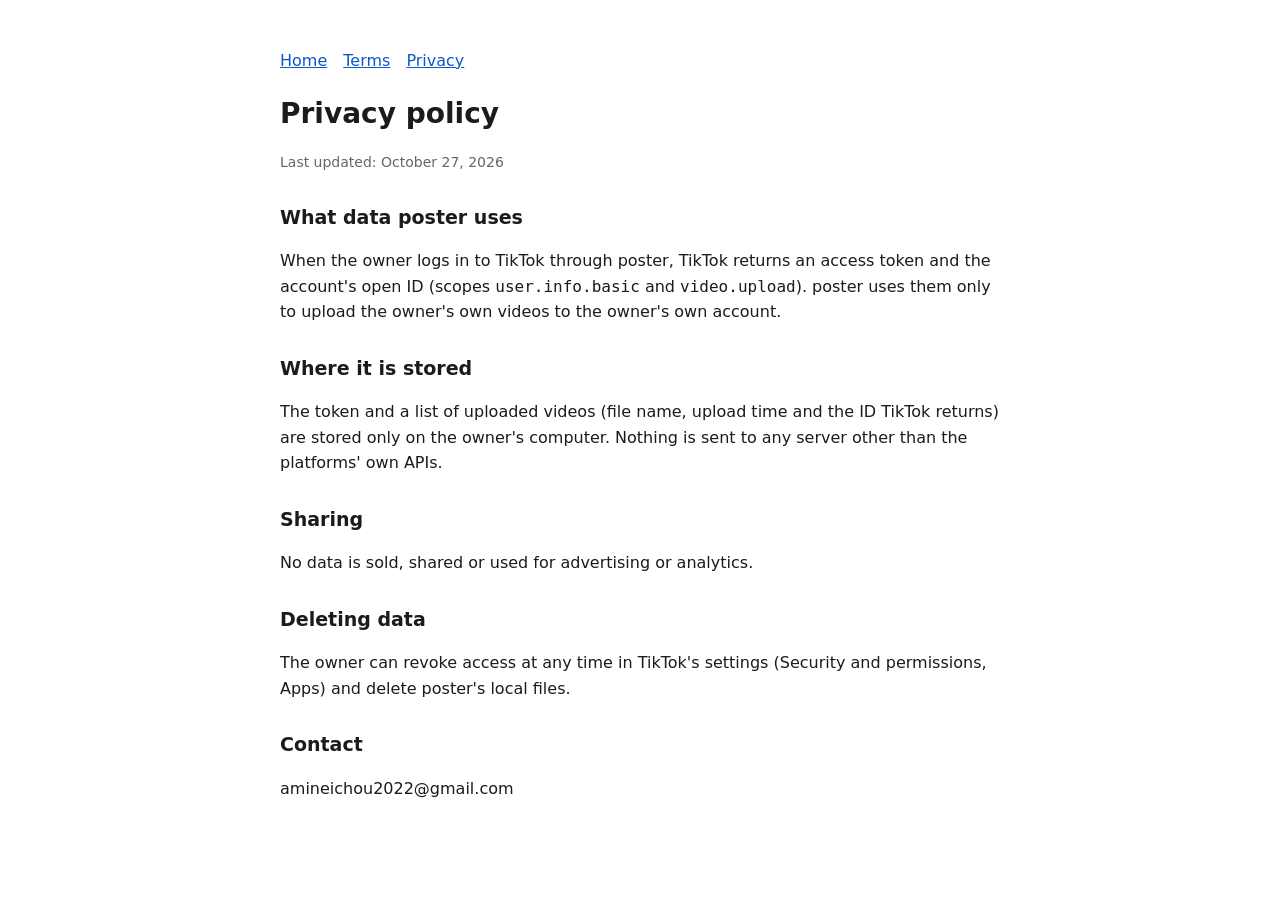
==== privacy.html @ 72e5891a "poster site" ====
<!doctype html>
<html lang="en"><head><meta charset="utf-8"><meta name="viewport" content="width=device-width,initial-scale=1">
<title>poster: privacy policy</title><link rel="stylesheet" href="style.css"></head>
<body>
<nav><a href="index.html">Home</a><a href="terms.html">Terms</a><a href="privacy.html">Privacy</a></nav>
<h1>Privacy policy</h1>
<p class="muted">Last updated: October 27, 2026</p>
<h2>What data poster uses</h2>
<p>When the owner logs in to TikTok through poster, TikTok returns an access token and the account's
open ID (scopes <code>user.info.basic</code> and <code>video.upload</code>). poster uses them only to upload the
owner's own videos to the owner's own account.</p>
<h2>Where it is stored</h2>
<p>The token and a list of uploaded videos (file name, upload time and the ID TikTok returns) are
stored only on the owner's computer. Nothing is sent to any server other than the platforms' own APIs.</p>
<h2>Sharing</h2>
<p>No data is sold, shared or used for advertising or analytics.</p>
<h2>Deleting data</h2>
<p>The owner can revoke access at any time in TikTok's settings (Security and permissions, Apps)
and delete poster's local files.</p>
<h2>Contact</h2>
<p>amineichou2022@gmail.com</p>
</body></html>
---- style.css ----
body{font:16px/1.6 system-ui,-apple-system,Segoe UI,Roboto,sans-serif;max-width:720px;margin:48px auto;padding:0 16px;color:#1b1b1b;background:#fff}
h1{font-size:28px;margin-bottom:4px}h2{font-size:19px;margin-top:28px}a{color:#0a58ca}.muted{color:#666;font-size:14px}
nav a{margin-right:16px}
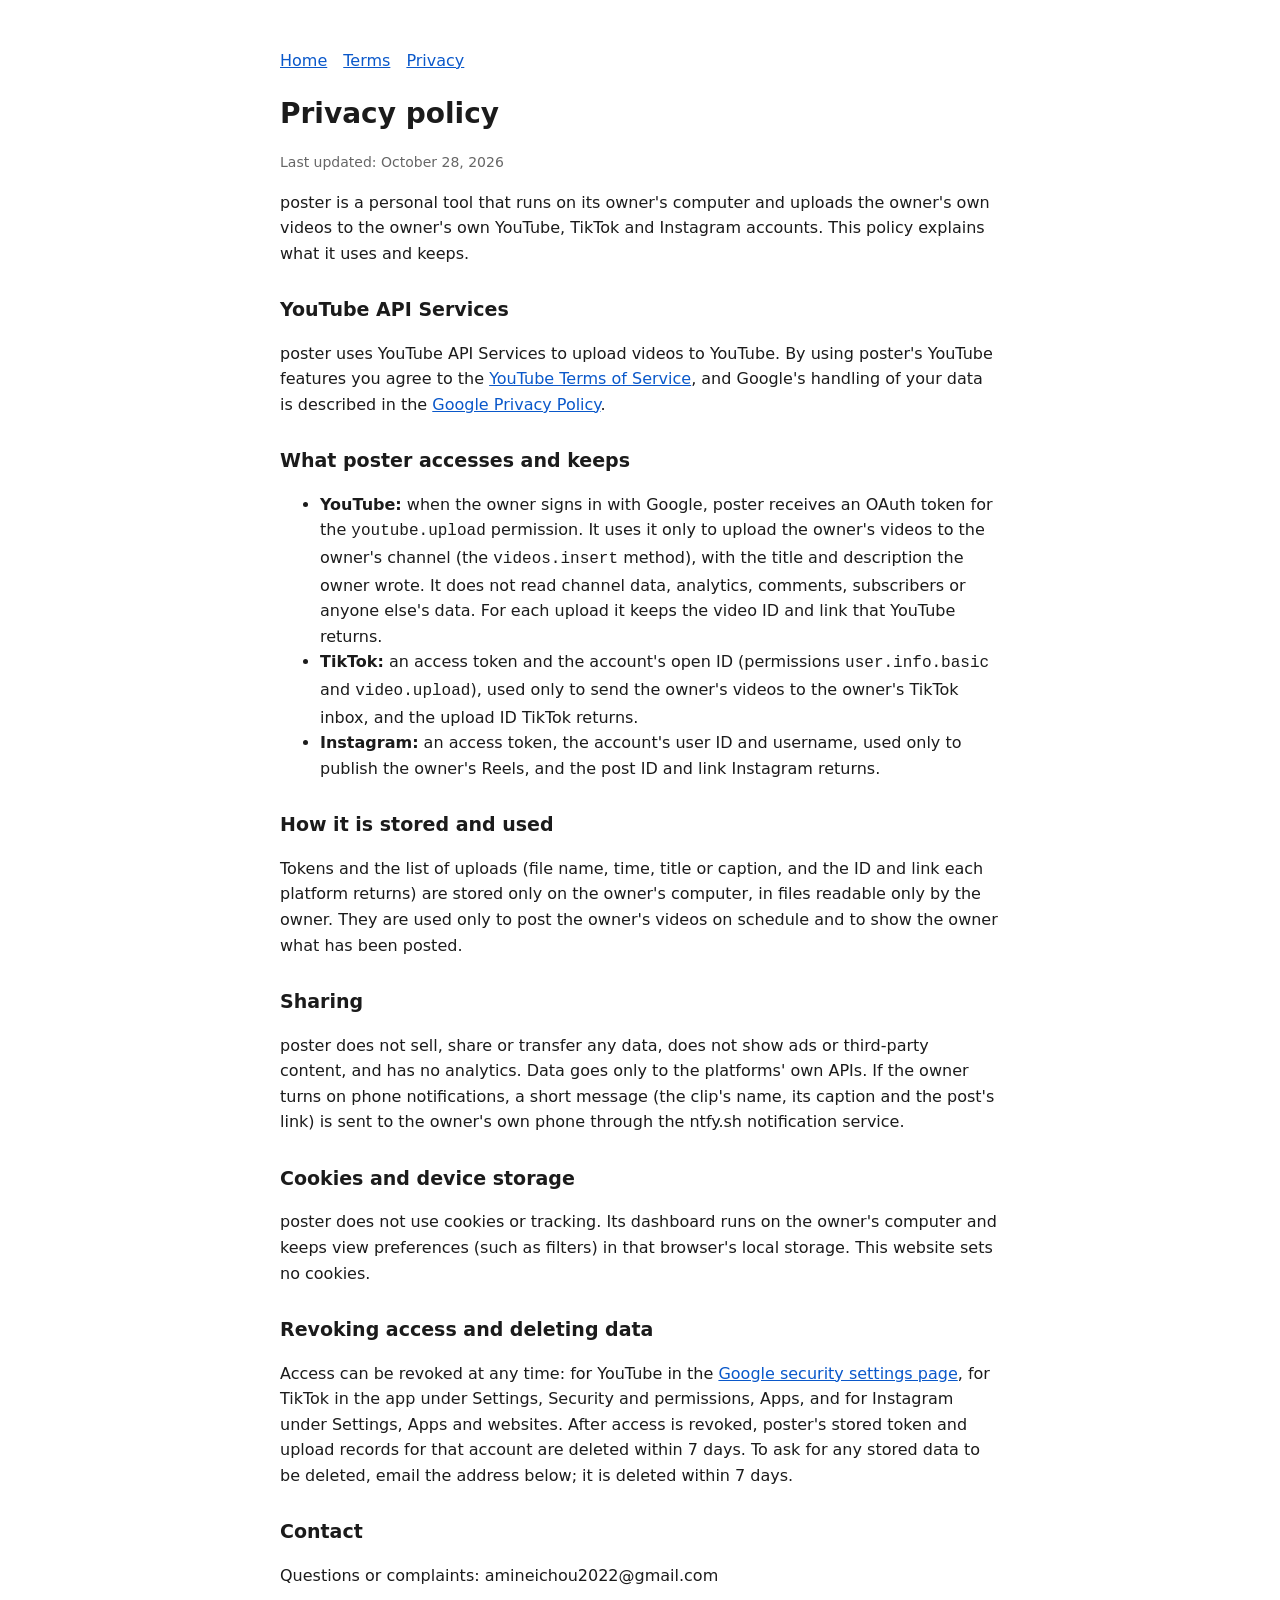
==== commit 4589784a: "YouTube terms and privacy" ====
--- a/privacy.html
+++ b/privacy.html
@@ -4,19 +4,53 @@
 <body>
 <nav><a href="index.html">Home</a><a href="terms.html">Terms</a><a href="privacy.html">Privacy</a></nav>
 <h1>Privacy policy</h1>
-<p class="muted">Last updated: October 27, 2026</p>
-<h2>What data poster uses</h2>
-<p>When the owner logs in to TikTok through poster, TikTok returns an access token and the account's
-open ID (scopes <code>user.info.basic</code> and <code>video.upload</code>). poster uses them only to upload the
-owner's own videos to the owner's own account.</p>
-<h2>Where it is stored</h2>
-<p>The token and a list of uploaded videos (file name, upload time and the ID TikTok returns) are
-stored only on the owner's computer. Nothing is sent to any server other than the platforms' own APIs.</p>
+<p class="muted">Last updated: October 28, 2026</p>
+
+<p>poster is a personal tool that runs on its owner's computer and uploads the owner's own videos
+to the owner's own YouTube, TikTok and Instagram accounts. This policy explains what it uses and keeps.</p>
+
+<h2>YouTube API Services</h2>
+<p>poster uses YouTube API Services to upload videos to YouTube. By using poster's YouTube features you
+agree to the <a href="https://www.youtube.com/t/terms">YouTube Terms of Service</a>, and Google's handling
+of your data is described in the <a href="https://policies.google.com/privacy">Google Privacy Policy</a>.</p>
+
+<h2>What poster accesses and keeps</h2>
+<ul>
+<li><b>YouTube:</b> when the owner signs in with Google, poster receives an OAuth token for the
+<code>youtube.upload</code> permission. It uses it only to upload the owner's videos to the owner's channel
+(the <code>videos.insert</code> method), with the title and description the owner wrote. It does not read
+channel data, analytics, comments, subscribers or anyone else's data. For each upload it keeps the video ID and
+link that YouTube returns.</li>
+<li><b>TikTok:</b> an access token and the account's open ID (permissions <code>user.info.basic</code> and
+<code>video.upload</code>), used only to send the owner's videos to the owner's TikTok inbox, and the upload ID
+TikTok returns.</li>
+<li><b>Instagram:</b> an access token, the account's user ID and username, used only to publish the owner's
+Reels, and the post ID and link Instagram returns.</li>
+</ul>
+
+<h2>How it is stored and used</h2>
+<p>Tokens and the list of uploads (file name, time, title or caption, and the ID and link each platform returns)
+are stored only on the owner's computer, in files readable only by the owner. They are used only to post the
+owner's videos on schedule and to show the owner what has been posted.</p>
+
 <h2>Sharing</h2>
-<p>No data is sold, shared or used for advertising or analytics.</p>
-<h2>Deleting data</h2>
-<p>The owner can revoke access at any time in TikTok's settings (Security and permissions, Apps)
-and delete poster's local files.</p>
+<p>poster does not sell, share or transfer any data, does not show ads or third-party content, and has no
+analytics. Data goes only to the platforms' own APIs. If the owner turns on phone notifications, a short
+message (the clip's name, its caption and the post's link) is sent to the owner's own phone through the ntfy.sh
+notification service.</p>
+
+<h2>Cookies and device storage</h2>
+<p>poster does not use cookies or tracking. Its dashboard runs on the owner's computer and keeps view
+preferences (such as filters) in that browser's local storage. This website sets no cookies.</p>
+
+<h2>Revoking access and deleting data</h2>
+<p>Access can be revoked at any time: for YouTube in the
+<a href="https://security.google.com/settings/security/permissions">Google security settings page</a>,
+for TikTok in the app under Settings, Security and permissions, Apps, and for Instagram under Settings,
+Apps and websites. After access is revoked, poster's stored token and upload records for that account are
+deleted within 7 days. To ask for any stored data to be deleted, email the address below; it is deleted
+within 7 days.</p>
+
 <h2>Contact</h2>
-<p>amineichou2022@gmail.com</p>
+<p>Questions or complaints: amineichou2022@gmail.com</p>
 </body></html>
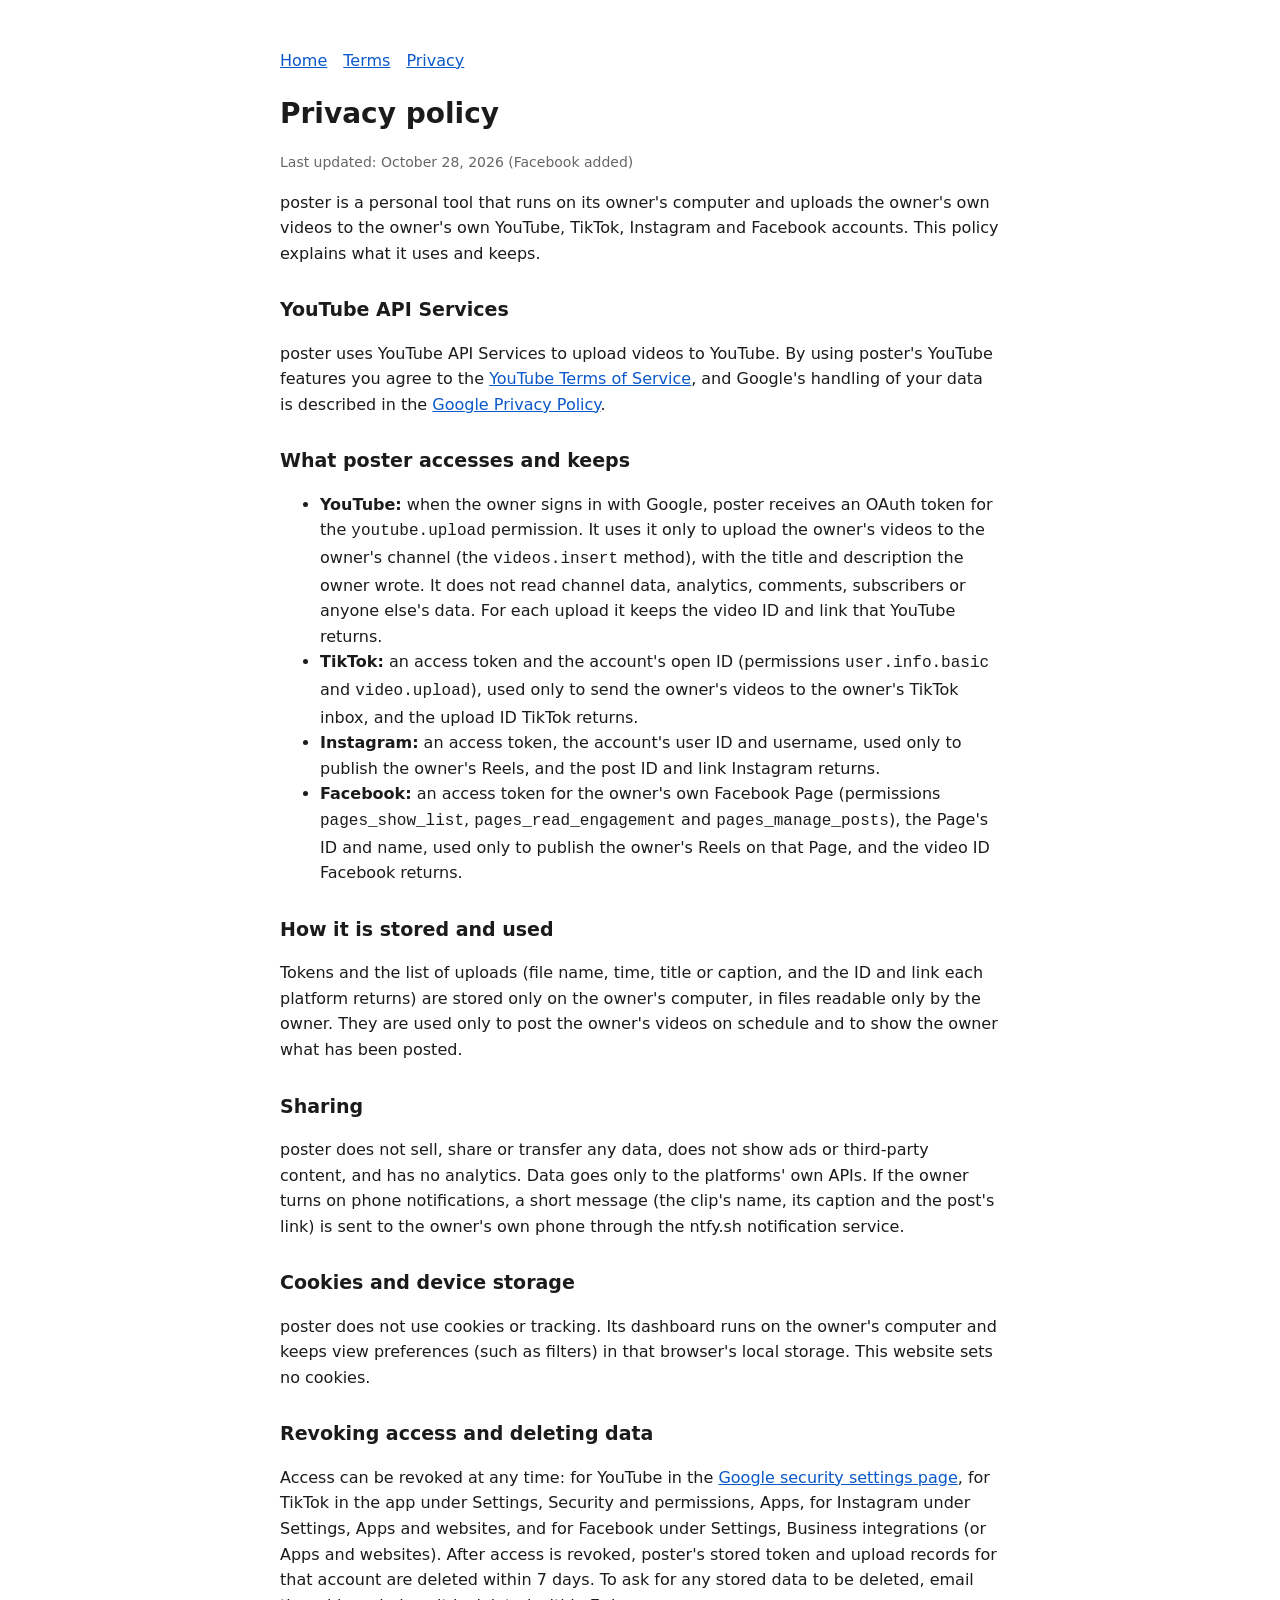
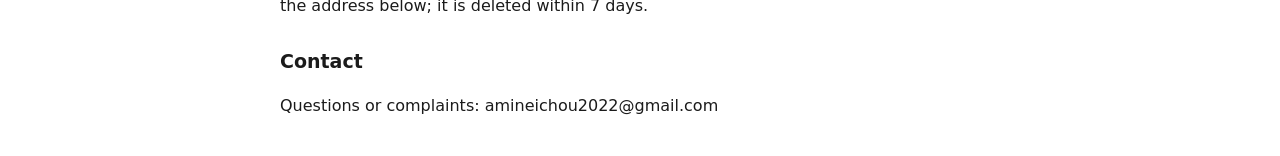
==== commit a2a5cce6: "Add Facebook to terms and privacy" ====
--- a/privacy.html
+++ b/privacy.html
@@ -4,10 +4,10 @@
 <body>
 <nav><a href="index.html">Home</a><a href="terms.html">Terms</a><a href="privacy.html">Privacy</a></nav>
 <h1>Privacy policy</h1>
-<p class="muted">Last updated: October 28, 2026</p>
+<p class="muted">Last updated: October 28, 2026 (Facebook added)</p>
 
 <p>poster is a personal tool that runs on its owner's computer and uploads the owner's own videos
-to the owner's own YouTube, TikTok and Instagram accounts. This policy explains what it uses and keeps.</p>
+to the owner's own YouTube, TikTok, Instagram and Facebook accounts. This policy explains what it uses and keeps.</p>
 
 <h2>YouTube API Services</h2>
 <p>poster uses YouTube API Services to upload videos to YouTube. By using poster's YouTube features you
@@ -26,6 +26,9 @@
 TikTok returns.</li>
 <li><b>Instagram:</b> an access token, the account's user ID and username, used only to publish the owner's
 Reels, and the post ID and link Instagram returns.</li>
+<li><b>Facebook:</b> an access token for the owner's own Facebook Page (permissions <code>pages_show_list</code>,
+<code>pages_read_engagement</code> and <code>pages_manage_posts</code>), the Page's ID and name, used only to publish the
+owner's Reels on that Page, and the video ID Facebook returns.</li>
 </ul>
 
 <h2>How it is stored and used</h2>
@@ -46,8 +49,8 @@
 <h2>Revoking access and deleting data</h2>
 <p>Access can be revoked at any time: for YouTube in the
 <a href="https://security.google.com/settings/security/permissions">Google security settings page</a>,
-for TikTok in the app under Settings, Security and permissions, Apps, and for Instagram under Settings,
-Apps and websites. After access is revoked, poster's stored token and upload records for that account are
+for TikTok in the app under Settings, Security and permissions, Apps, for Instagram under Settings,
+Apps and websites, and for Facebook under Settings, Business integrations (or Apps and websites). After access is revoked, poster's stored token and upload records for that account are
 deleted within 7 days. To ask for any stored data to be deleted, email the address below; it is deleted
 within 7 days.</p>
 
